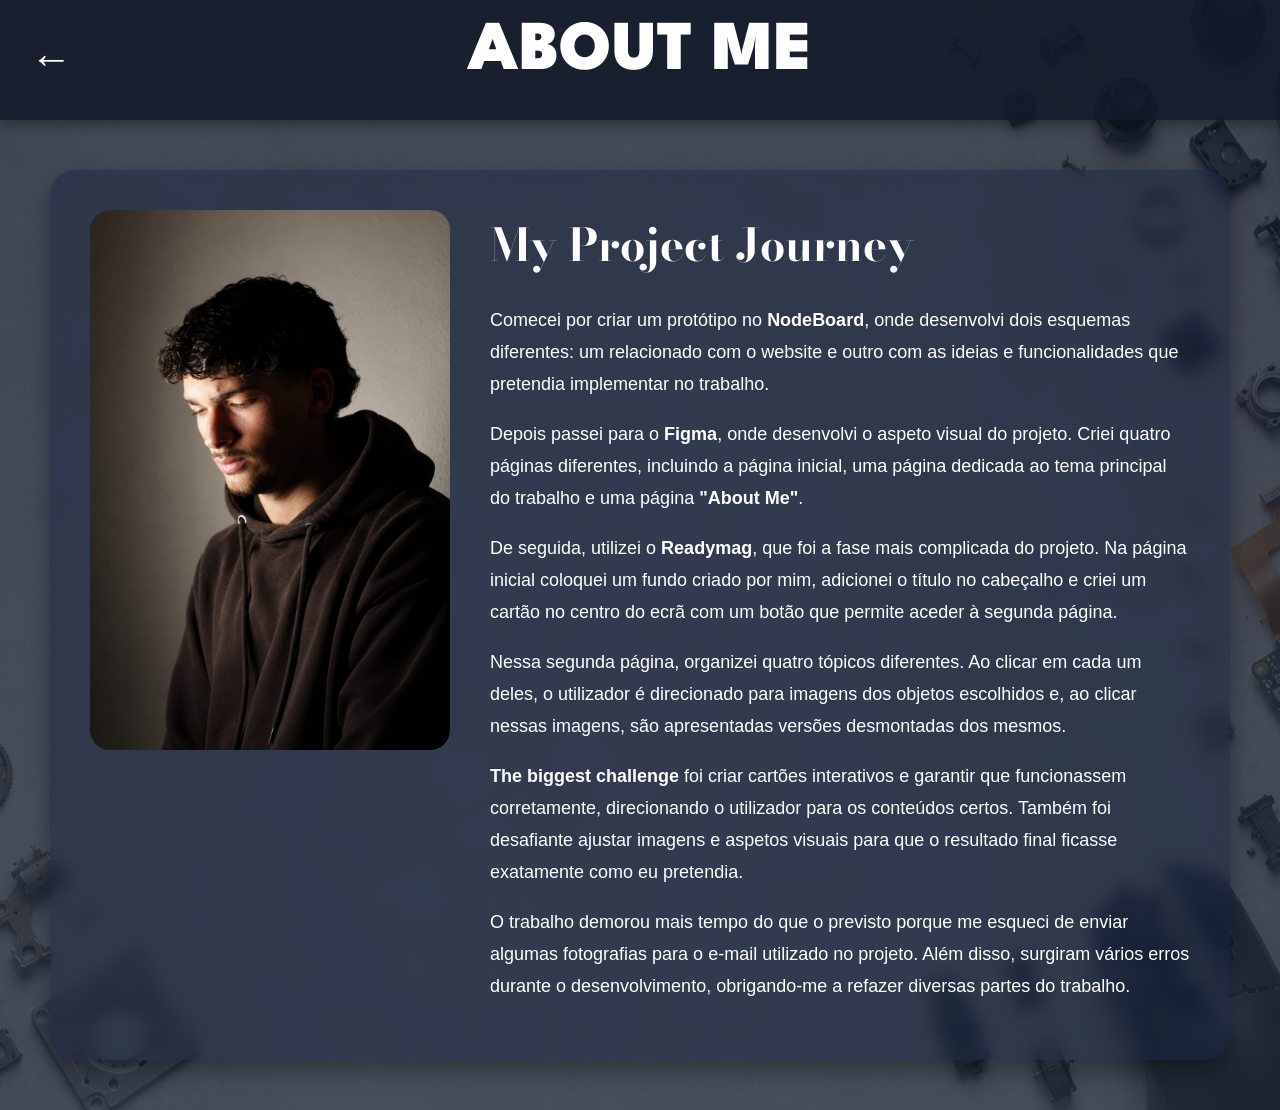
==== aboutme.html @ b4e482cf "Aboutme" ====
<!DOCTYPE html>
<html lang="pt">
<head>
    <meta charset="UTF-8">
    <meta name="viewport" content="width=device-width, initial-scale=1.0">
    <title>About Me</title>

    <link rel="stylesheet" href="about.css">
</head>

<body>

    <a href="Home.html" class="seta-voltar">
        ←
    </a>

    <header>
        <h1>About Me</h1>
    </header>

    <main class="container">

        <div class="cartao-about">

            <div class="foto-box">
                <img src="img/eu.jpeg" alt="Minha Foto">
            </div>

            <div class="texto-box">

                <h2>My Project Journey</h2>

                <p>
                    Comecei por criar um protótipo no 
                    <strong>NodeBoard</strong>, onde desenvolvi dois esquemas 
                    diferentes: um relacionado com o website e outro com 
                    as ideias e funcionalidades que pretendia implementar 
                    no trabalho.
                </p>

                <p>
                    Depois passei para o <strong>Figma</strong>, onde desenvolvi 
                    o aspeto visual do projeto. Criei quatro páginas 
                    diferentes, incluindo a página inicial, uma página 
                    dedicada ao tema principal do trabalho e uma página 
                    <strong>"About Me"</strong>.
                </p>

                <p>
                    De seguida, utilizei o <strong>Readymag</strong>, que foi a fase 
                    mais complicada do projeto. Na página inicial coloquei 
                    um fundo criado por mim, adicionei o título no cabeçalho 
                    e criei um cartão no centro do ecrã com um botão que 
                    permite aceder à segunda página.
                </p>

                <p>
                    Nessa segunda página, organizei quatro tópicos diferentes. 
                    Ao clicar em cada um deles, o utilizador é direcionado 
                    para imagens dos objetos escolhidos e, ao clicar nessas 
                    imagens, são apresentadas versões desmontadas dos mesmos.
                </p>

                <p>
                    <strong>The biggest challenge</strong> foi criar cartões 
                    interativos e garantir que funcionassem corretamente, 
                    direcionando o utilizador para os conteúdos certos. 
                    Também foi desafiante ajustar imagens e aspetos visuais 
                    para que o resultado final ficasse exatamente como eu pretendia.
                </p>

                <p>
                    O trabalho demorou mais tempo do que o previsto porque 
                    me esqueci de enviar algumas fotografias para o e-mail 
                    utilizado no projeto. Além disso, surgiram vários erros 
                    durante o desenvolvimento, obrigando-me a refazer 
                    diversas partes do trabalho.
                </p>

            </div>

        </div>

    </main>

</body>
</html>
---- about.css ----
@import url('https://fonts.googleapis.com/css2?family=League+Spartan:wght@900&display=swap');
@import url('https://fonts.googleapis.com/css2?family=Bodoni+Moda:wght@700&display=swap');

*{
    margin:0;
    padding:0;
    box-sizing:border-box;
}

body{
    font-family:Arial, sans-serif;

    background:
    linear-gradient(
    rgba(15,23,42,0.75),
    rgba(30,41,59,0.75)
    ),
    url("img/fundosite.png");

    background-size:cover;
    background-position:center;
    background-repeat:no-repeat;

    min-height:100vh;
    color:white;
}

header{
    background:rgba(17,24,39,0.85);
    width:100%;
    height:120px;
    text-align:center;
    padding-top:20px;
    box-shadow:0px 4px 15px rgba(0,0,0,0.4);
}

header h1{
    font-family:'League Spartan', sans-serif;
    font-size:70px;
    font-weight:900;
    text-transform:uppercase;
}

.container{
    width:100%;
    display:flex;
    justify-content:center;
    align-items:center;
    padding:50px;
}

.cartao-about{
    width:1200px;
    background:rgba(19,31,60,0.40);
    border-radius:25px;
    display:flex;
    gap:40px;
    padding:40px;
    backdrop-filter:blur(8px);

    box-shadow:0px 10px 25px rgba(0,0,0,0.35);
}

.foto-box img{
    width:360px;
    border-radius:20px;
    object-fit:cover;
}

.texto-box{
    flex:1;
}

.texto-box h2{
    font-family:'Bodoni Moda', serif;
    font-size:45px;
    margin-bottom:25px;
}

.texto-box p{
    font-size:18px;
    line-height:32px;
    margin-bottom:18px;
}

.seta-voltar{
    position:absolute;
    top:35px;
    left:30px;
    text-decoration:none;
    color:white;
    font-size:42px;
    z-index:1000;
    transition:0.3s;
}

.seta-voltar:hover{
    transform:translateX(-5px);
}
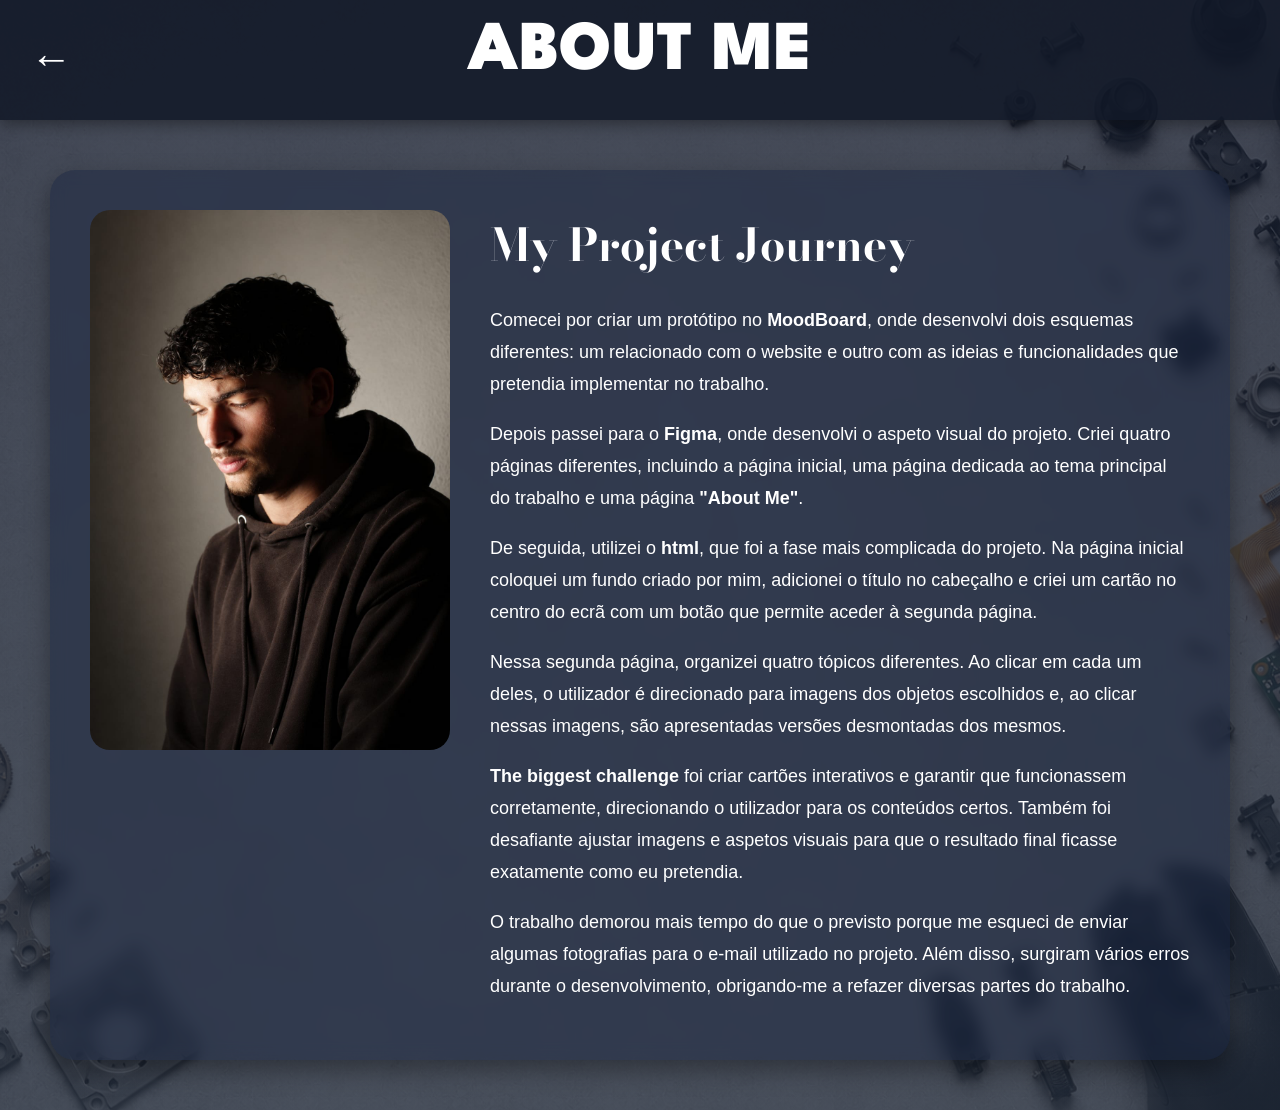
==== commit d122c28d: "Mal escrito" ====
--- a/aboutme.html
+++ b/aboutme.html
@@ -32,7 +32,7 @@
 
                 <p>
                     Comecei por criar um protótipo no 
-                    <strong>NodeBoard</strong>, onde desenvolvi dois esquemas 
+                    <strong>MoodBoard</strong>, onde desenvolvi dois esquemas 
                     diferentes: um relacionado com o website e outro com 
                     as ideias e funcionalidades que pretendia implementar 
                     no trabalho.
@@ -47,7 +47,7 @@
                 </p>
 
                 <p>
-                    De seguida, utilizei o <strong>Readymag</strong>, que foi a fase 
+                    De seguida, utilizei o <strong>html</strong>, que foi a fase 
                     mais complicada do projeto. Na página inicial coloquei 
                     um fundo criado por mim, adicionei o título no cabeçalho 
                     e criei um cartão no centro do ecrã com um botão que 
